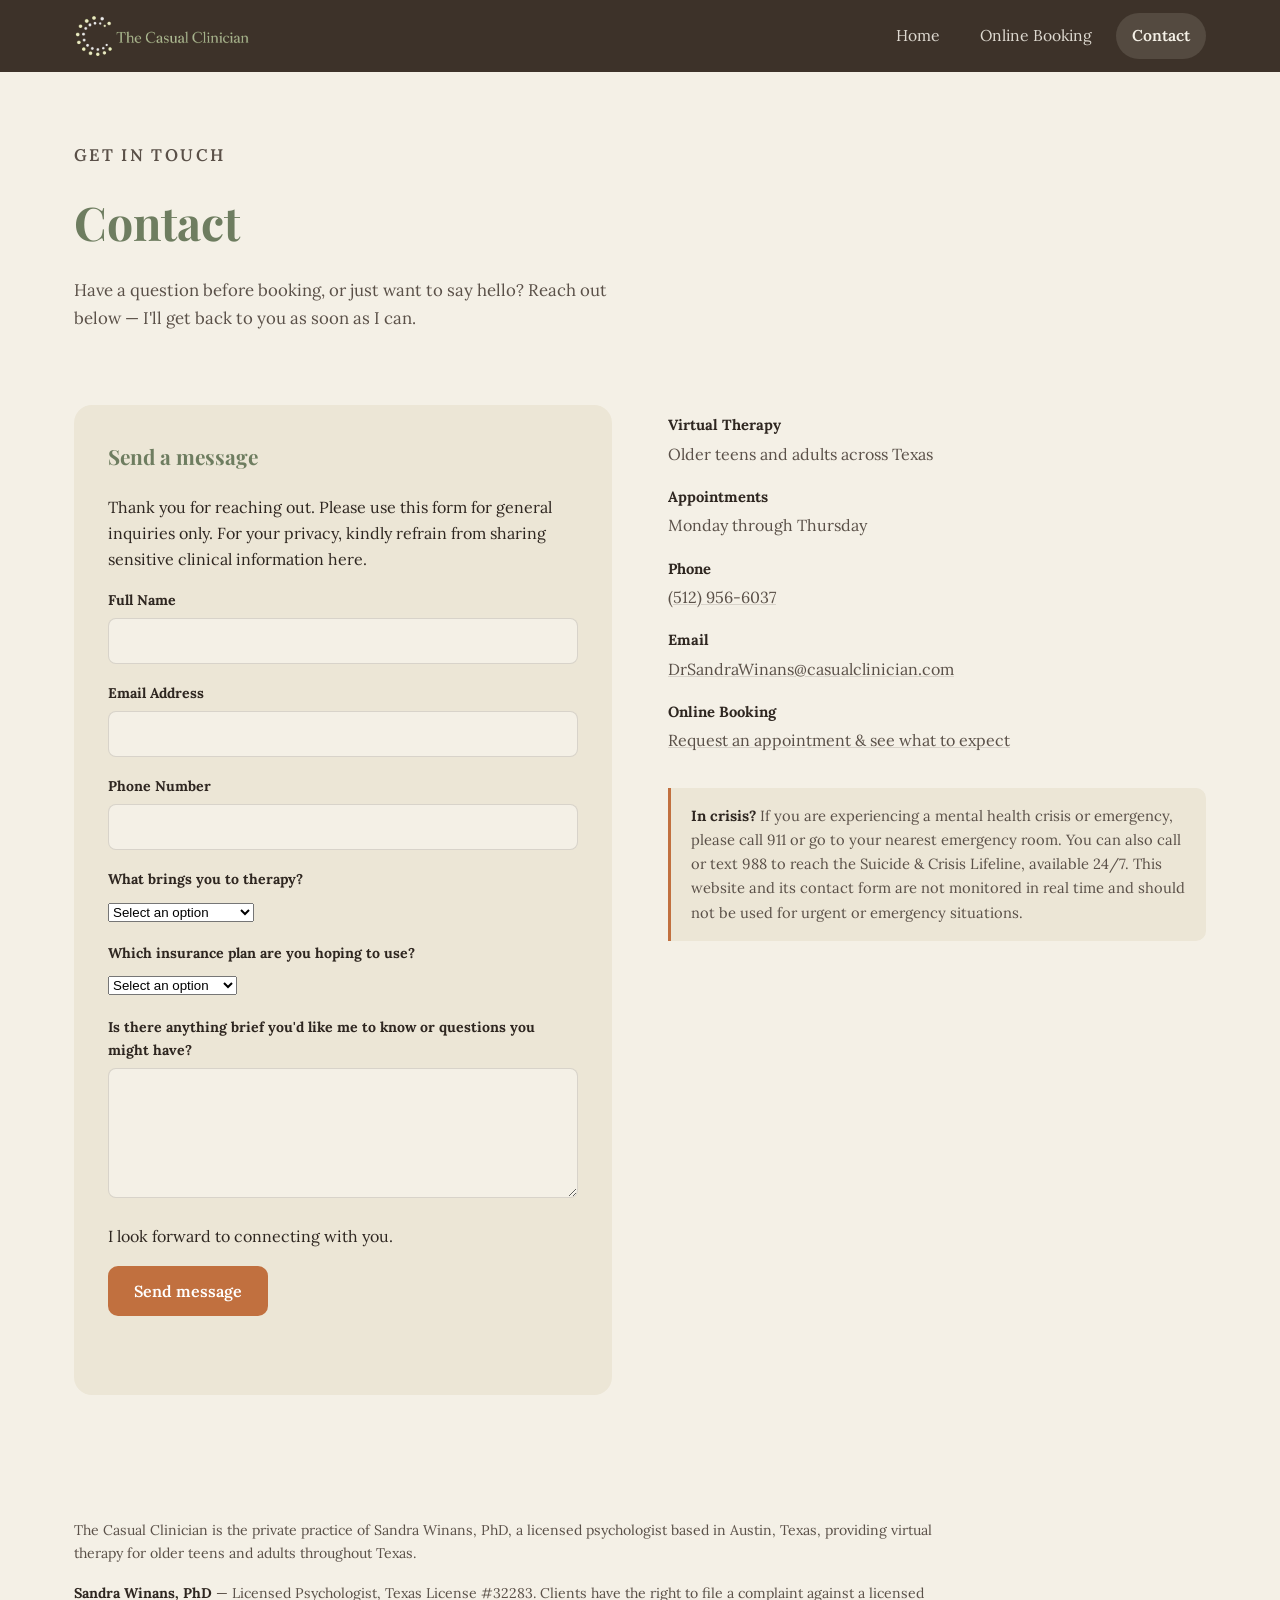
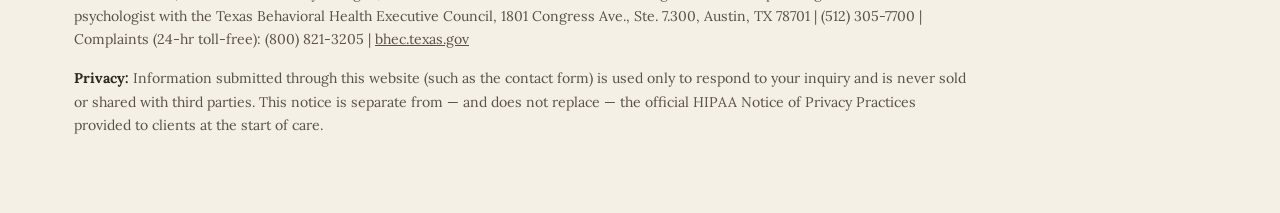
==== contact.html @ 64aa8782 "Rebuild contact form fields to match Tally form questions" ====
<!DOCTYPE html>
<html lang="en">
<head>
<meta charset="UTF-8">
<meta name="viewport" content="width=device-width, initial-scale=1">
<title>Contact — The Casual Clinician</title>
<meta name="description" content="Get in touch with Sandra Winans, PhD, licensed psychologist offering virtual therapy across Texas.">
<link rel="stylesheet" href="styles.css">
  <link rel="icon" type="image/png" href="favicon.png">
</head>
<body>

<header class="site-header">
  <div class="wrap">
            <a href="index.html" class="brand"><span class="brand-mark-full" role="img" aria-label="The Casual Clinician logo"></span></a>
  <nav class="primary-nav" aria-label="Primary">
            <a href="index.html">Home</a>
      <a href="https://www.casualclinician.com/online-booking">Online Booking</a>
      <a href="contact.html" class="is-active">Contact</a>
    </nav>
    <button class="nav-toggle" aria-label="Toggle menu" aria-expanded="false">
      <svg viewBox="0 0 24 24" fill="none" stroke="currentColor" stroke-width="2" stroke-linecap="round"><line x1="3" y1="6" x2="21" y2="6"/><line x1="3" y1="12" x2="21" y2="12"/><line x1="3" y1="18" x2="21" y2="18"/></svg>
    </button>
  </div>
</header>

<section class="contact-hero section-cream">
  <div class="wrap">
    <p class="eyebrow">Get in Touch</p>
    <h1>Contact</h1>
    <p>Have a question before booking, or just want to say hello? Reach out below — I'll get back to you as soon as I can.</p>
  </div>
</section>

<section class="section-cream" style="padding-top:0;">
  <div class="wrap contact-grid">

    <div class="contact-card">
      <h3>Send a message</h3>
            <form id="contact-form" action="https://api.web3forms.com/submit" method="POST">
          <input type="hidden" name="access_key" value="461fbe09-7070-420b-a13c-12d7006ff797">
          <input type="hidden" name="subject" value="New message from Casual Clinician website">
          <p class="form-intro">Thank you for reaching out. Please use this form for general inquiries only. For your privacy, kindly refrain from sharing sensitive clinical information here.</p>
          <div class="form-field">
            <label for="name">Full Name</label>
            <input type="text" id="name" name="Full Name" required>
          </div>
          <div class="form-field">
            <label for="email">Email Address</label>
            <input type="email" id="email" name="Email Address" required>
          </div>
          <div class="form-field">
            <label for="phone">Phone Number</label>
            <input type="tel" id="phone" name="Phone Number">
          </div>
          <div class="form-field">
            <label for="reason">What brings you to therapy?</label>
            <select id="reason" name="What brings you to therapy" required>
              <option value="" disabled selected>Select an option</option>
              <option value="Life Transitions">Life Transitions</option>
              <option value="Anxiety/Stress">Anxiety/Stress</option>
              <option value="Perfectionism">Perfectionism</option>
              <option value="Neurodivergent Care">Neurodivergent Care</option>
              <option value="Other">Other</option>
            </select>
          </div>
          <div class="form-field">
            <label for="insurance">Which insurance plan are you hoping to use?</label>
            <select id="insurance" name="Insurance Plan" required>
              <option value="" disabled selected>Select an option</option>
              <option value="Aetna">Aetna</option>
              <option value="United Healthcare">United Healthcare</option>
            </select>
          </div>
          <div class="form-field">
            <label for="message">Is there anything brief you'd like me to know or questions you might have?</label>
            <textarea id="message" name="Message"></textarea>
          </div>
          <p class="form-outro">I look forward to connecting with you.</p>
        <button type="submit" class="btn" style="border:none; cursor:pointer;">Send message</button>
              <p id="form-status" class="form-status" aria-live="polite"></p>
      </form>
    </div>

    <div>
      <dl class="details-list" style="border-top:none; margin-top:0;">
        <div>
          <dt>Virtual Therapy</dt>
          <dd>Older teens and adults across Texas</dd>
        </div>
        <div>
          <dt>Appointments</dt>
          <dd>Monday through Thursday</dd>
        </div>
        <div>
          <dt>Phone</dt>
          <dd><a href="tel:+15129566037">(512) 956-6037</a></dd>
        </div>
        <div>
          <dt>Email</dt>
          <dd><a href="mailto:DrSandraWinans@casualclinician.com">DrSandraWinans@casualclinician.com</a></dd>
        </div>
        <div>
          <dt>Online Booking</dt>
          <dd><a href="https://www.casualclinician.com/online-booking">Request an appointment &amp; see what to expect</a></dd>
        </div>
      </dl>

      <div class="crisis-box">
        <p><strong>In crisis?</strong> If you are experiencing a mental health crisis or emergency, please call 911 or go to your nearest emergency room. You can also call or text 988 to reach the Suicide &amp; Crisis Lifeline, available 24/7. This website and its contact form are not monitored in real time and should not be used for urgent or emergency situations.</p>
      </div>
    </div>

  </div>
</section>

<footer class="legal">
  <div class="wrap">
    <p>The Casual Clinician is the private practice of Sandra Winans, PhD, a licensed psychologist based in Austin, Texas, providing virtual therapy for older teens and adults throughout Texas.</p>
    <p><strong>Sandra Winans, PhD</strong> — Licensed Psychologist, Texas License #32283. Clients have the right to file a complaint against a licensed psychologist with the Texas Behavioral Health Executive Council, 1801 Congress Ave., Ste. 7.300, Austin, TX 78701 | (512) 305-7700 | Complaints (24-hr toll-free): (800) 821-3205 | <a href="http://bhec.texas.gov">bhec.texas.gov</a></p>
    <p><strong>Privacy:</strong> Information submitted through this website (such as the contact form) is used only to respond to your inquiry and is never sold or shared with third parties. This notice is separate from — and does not replace — the official HIPAA Notice of Privacy Practices provided to clients at the start of care.</p>
  </div>
</footer>

<script src="nav.js"></script>
</body>
</html>
---- styles.css ----
/* ==========================================================================
   The Casual Clinician — shared styles
   ========================================================================== */

@import url('https://fonts.googleapis.com/css2?family=Playfair+Display:ital,wght@0,500;0,600;0,700;1,500;1,600&family=Lora:ital,wght@0,400;0,500;0,600;1,400&display=swap');

:root {
  --cream: #F4F0E6;
  --cream-deep: #ECE6D6;
  --espresso: #362A22;
  --espresso-soft: #4A3B30;
  --sage: #8B9A7B;
  --sage-deep: #6E7D60;
  --terracotta: #C1703F;
  --terracotta-deep: #A85E32;
  --ink: #2E2620;
  --ink-soft: #5A5048;
  --line: rgba(46, 38, 32, 0.14);
  --line-light: rgba(244, 240, 230, 0.25);

  --font-display: 'Playfair Display', Georgia, 'Times New Roman', serif;
  --font-body: 'Lora', Georgia, 'Times New Roman', serif;

  --container: 1180px;
  --radius: 18px;
}

* { box-sizing: border-box; }

html {
  scroll-behavior: smooth;
}

body {
  margin: 0;
  font-family: var(--font-body);
  color: var(--ink);
  background: var(--cream);
  line-height: 1.65;
  -webkit-font-smoothing: antialiased;
}

img { max-width: 100%; display: block; }

a { color: inherit; }

.wrap {
  width: 100%;
  max-width: var(--container);
  margin: 0 auto;
  padding: 0 24px;
}

/* ---------- Header / nav ---------- */

.site-header {
  position: sticky;
  top: 0;
  z-index: 50;
  background: rgba(54, 42, 34, 0.96);
  backdrop-filter: blur(6px);
  color: var(--cream);
}

.site-header .wrap {
  display: flex;
  align-items: center;
  justify-content: space-between;
  height: 72px;
}

.brand {
  display: flex;
  align-items: center;
  gap: 12px;
  text-decoration: none;
  color: var(--cream);
  font-family: var(--font-display);
  font-weight: 600;
  font-size: 1.15rem;
  letter-spacing: 0.01em;
}

.brand-mark {
       width: 32px;
       height: 32px;
       flex-shrink: 0;
       object-fit: contain;
       display: block;
}

.brand-mark-full { display: block; width: 177px; height: 44px; background-image: url('logo-full.png'); background-repeat: no-repeat; background-size: 216px 144px; background-position: -17px -45px; flex-shrink: 0; filter: brightness(2) contrast(0.85); }

nav.primary-nav {
  display: flex;
  align-items: center;
  gap: 8px;
}

nav.primary-nav a {
  text-decoration: none;
  color: var(--cream);
  font-size: 0.98rem;
  padding: 10px 16px;
  border-radius: 999px;
  opacity: 0.88;
  transition: opacity 0.15s ease, background 0.15s ease;
  white-space: nowrap;
}

nav.primary-nav a:hover { opacity: 1; background: rgba(244,240,230,0.08); }

nav.primary-nav a.is-active {
  opacity: 1;
  background: rgba(244,240,230,0.12);
  font-weight: 600;
}

.nav-toggle {
  display: none;
  background: none;
  border: none;
  color: var(--cream);
  width: 40px;
  height: 40px;
  cursor: pointer;
  align-items: center;
  justify-content: center;
}
.nav-toggle svg { width: 24px; height: 24px; }

/* ---------- Hero ---------- */

.hero {
  position: relative;
  color: var(--cream);
  background: linear-gradient(180deg, rgba(30,23,18,0.72), rgba(30,23,18,0.55) 55%, rgba(30,23,18,0.8)),
              url('hero-banner.jpg');
  background-size: cover;
  background-position: center 35%;
  padding: 96px 0 88px;
}

.hero .eyebrow-rule {
  width: 64px;
  height: 2px;
  background: var(--cream);
  opacity: 0.6;
  margin: 22px 0 26px;
}

.hero h1 {
  font-family: var(--font-display);
  font-weight: 700;
  font-size: clamp(2.1rem, 5vw, 3.4rem);
  margin: 0;
  line-height: 1.1;
}

.hero .tagline {
  font-family: var(--font-display);
  font-style: italic;
  font-weight: 500;
  font-size: clamp(1.25rem, 2.6vw, 1.6rem);
  margin: 0 0 22px;
}

.hero .lede {
  max-width: 480px;
  font-size: 1.08rem;
  color: rgba(244,240,230,0.92);
}

/* ---------- Sections ---------- */

section { padding: 76px 0; }

.section-cream { background: var(--cream); }
.section-cream-deep { background: var(--cream-deep); }
.section-espresso { background: var(--espresso); color: var(--cream); }

.divider {
  border: none;
  border-top: 1px solid var(--line);
  margin: 0;
}
.section-espresso + .section-cream .divider,
.divider-on-dark {
  border-top-color: var(--line-light);
}

/* Intro / bio grid */

.intro-grid {
  display: grid;
  grid-template-columns: minmax(220px, 340px) 1fr;
  gap: 56px;
  align-items: start;
}

.portrait-frame {
  border-radius: 140px 140px 20px 20px;
  overflow: hidden;
  aspect-ratio: 3 / 4;
  background: var(--sage-deep);
}
.portrait-frame img { width: 100%; height: 100%; object-fit: cover; }

.intro-copy h2 {
  font-family: var(--font-display);
  color: var(--sage-deep);
  font-weight: 600;
  font-size: clamp(1.8rem, 3.4vw, 2.4rem);
  margin: 0 0 18px;
}

.intro-copy p { margin: 0 0 16px; color: var(--ink-soft); }
.intro-copy p.pull-quote {
  font-family: var(--font-display);
  font-style: italic;
  color: var(--ink);
  font-size: 1.15rem;
  margin: 24px 0;
}
.intro-copy strong { color: var(--ink); }

/* Note card (dark section feature) */

.note-card {
  max-width: 320px;
  margin: 0 auto;
  background: var(--cream);
  color: var(--ink);
  border-radius: var(--radius);
  padding: 30px 26px;
  text-align: center;
  box-shadow: 0 20px 40px rgba(0,0,0,0.25);
}
.note-card .cup-icon { margin: 0 auto 10px; width: 40px; height: 36px; color: var(--sage-deep); }
  .note-card .cup-icon .steam { transform-origin: center bottom; opacity: 0; animation: steamRise 2.4s ease-in-out infinite; }
  .note-card .cup-icon .steam-1 { animation-delay: 0s; }
  .note-card .cup-icon .steam-2 { animation-delay: 0.4s; }
  .note-card .cup-icon .steam-3 { animation-delay: 0.8s; }
  @keyframes steamRise {
         0% { transform: translateY(2px); opacity: 0; }
         35% { opacity: 0.8; }
         100% { transform: translateY(-8px); opacity: 0; }
  }
.note-card h3 {
  font-family: var(--font-display);
  font-size: 1.2rem;
  margin: 6px 0 10px;
}
.note-card p { margin: 0 0 6px; color: var(--ink-soft); }
.note-card .signed { color: var(--sage-deep); font-style: italic; }

/* Areas of focus */

.eyebrow {
  text-transform: uppercase;
  letter-spacing: 0.14em;
  font-size: 0.8rem;
  color: var(--sage-deep);
  font-weight: 600;
  margin: 0 0 14px;
}
.section-espresso .eyebrow { color: var(--sage); }

h2.section-title {
  font-family: var(--font-display);
  font-weight: 700;
  font-size: clamp(1.7rem, 3.6vw, 2.5rem);
  color: var(--sage-deep);
  margin: 0;
  max-width: 760px;
}
.section-espresso h2.section-title { color: var(--sage); }

.focus-grid {
  display: grid;
  grid-template-columns: repeat(2, 1fr);
  gap: 40px 56px;
  margin-top: 20px;
}

.focus-item h3 {
  font-family: var(--font-display);
  color: var(--sage);
  font-weight: 600;
  font-size: 1.25rem;
  margin: 0 0 12px;
}
.focus-item p { margin: 0; color: rgba(244,240,230,0.85); }

/* CTA / connect section */

.connect-grid {
  display: grid;
  grid-template-columns: 1.1fr 0.9fr;
  gap: 56px;
}

.connect-copy h2 {
  font-family: var(--font-display);
  font-weight: 600;
  font-size: clamp(1.6rem, 3.2vw, 2.2rem);
  margin: 8px 0 16px;
  color: var(--ink);
}
.connect-copy p { color: var(--ink-soft); max-width: 46ch; }

.btn {
  display: inline-block;
  background: var(--terracotta);
  color: #fff;
  text-decoration: none;
  font-weight: 600;
  padding: 15px 26px;
  border-radius: 10px;
  font-family: var(--font-body);
  font-size: 1rem;
  transition: background 0.15s ease, transform 0.15s ease;
}
.btn:hover { background: var(--terracotta-deep); transform: translateY(-1px); }

.details-list {
  display: grid;
  gap: 18px;
  padding-top: 8px;
  border-top: 1px solid var(--line);
  margin-top: 30px;
}
.details-list dt {
  font-weight: 700;
  font-size: 0.92rem;
  margin-bottom: 3px;
}
.details-list dd {
  margin: 0;
  color: var(--ink-soft);
}
.details-list a { text-decoration: underline; text-decoration-color: var(--line); }

.closing-line {
  font-family: var(--font-display);
  font-style: italic;
  color: var(--sage-deep);
  font-size: 1.1rem;
  margin-top: 26px;
}

/* Badges */

.badges {
  display: flex;
  align-items: center;
  justify-content: center;
  gap: 40px;
  flex-wrap: wrap;
  padding: 44px 0;
}
.badge {
  display: flex;
  align-items: center;
  gap: 10px;
  color: var(--cream);
  font-size: 0.85rem;
  opacity: 0.9;
   text-decoration: none;
   cursor: pointer;
   transition: opacity 0.2s ease, transform 0.2s ease;
}
.badge:hover, .badge:focus-visible {
   opacity: 1;
   transform: translateY(-2px);
}
.badge .badge-icon {
  width: 46px;
  height: 46px;
  border-radius: 50%;
  border: 1.5px solid rgba(244,240,230,0.4);
  display: flex;
  align-items: center;
  justify-content: center;
  flex-shrink: 0;
}
.badge .badge-icon svg { width: 22px; height: 22px; }

/* Legal footer */

.legal {
  background: var(--cream);
  padding: 48px 0 60px;
  font-size: 0.88rem;
  color: var(--ink-soft);
}
.legal p { margin: 0 0 16px; max-width: 900px; }
.legal a { text-decoration: underline; }
.legal strong { color: var(--ink); }

/* ---------- Contact page specific ---------- */

.contact-hero {
  padding: 70px 0 56px;
}
.contact-hero h1 {
  font-family: var(--font-display);
  font-weight: 700;
  font-size: clamp(2rem, 4.6vw, 2.9rem);
  color: var(--sage-deep);
  margin: 0 0 14px;
}
.contact-hero p { color: var(--ink-soft); max-width: 56ch; font-size: 1.05rem; }

.contact-grid {
  display: grid;
  grid-template-columns: 1fr 1fr;
  gap: 56px;
  align-items: start;
}

.contact-card {
  background: var(--cream-deep);
  border-radius: var(--radius);
  padding: 34px;
}
.contact-card h3 {
  font-family: var(--font-display);
  color: var(--sage-deep);
  margin: 0 0 20px;
  font-size: 1.3rem;
}

.form-field { margin-bottom: 18px; }
.form-field label {
  display: block;
  font-weight: 700;
  font-size: 0.88rem;
  margin-bottom: 6px;
}
.form-field input,
.form-field textarea {
  width: 100%;
  font-family: var(--font-body);
  font-size: 1rem;
  padding: 12px 14px;
  border-radius: 8px;
  border: 1px solid var(--line);
  background: var(--cream);
  color: var(--ink);
}
.form-field input:focus,
.form-field textarea:focus {
  outline: 2px solid var(--sage);
  outline-offset: 1px;
}
.form-field textarea { min-height: 130px; resize: vertical; }

.crisis-box {
  border-left: 3px solid var(--terracotta);
  padding: 16px 20px;
  background: var(--cream-deep);
  border-radius: 0 10px 10px 0;
  margin-top: 34px;
}
.crisis-box p { margin: 0; font-size: 0.92rem; color: var(--ink-soft); }
.crisis-box strong { color: var(--ink); }

/* ---------- Responsive ---------- */

@media (max-width: 860px) {
  .intro-grid { grid-template-columns: 1fr; gap: 34px; }
  .portrait-frame { max-width: 280px; margin: 0 auto; }
  .focus-grid { grid-template-columns: 1fr; gap: 34px; }
  .connect-grid { grid-template-columns: 1fr; gap: 40px; }
  .contact-grid { grid-template-columns: 1fr; gap: 40px; }
  section { padding: 56px 0; }
  .hero { padding: 64px 0 56px; }
}

@media (max-width: 720px) {
  nav.primary-nav {
    position: fixed;
    top: 72px; right: 0; left: 0; bottom: auto; height: calc(100vh - 72px);
    background: var(--espresso);
    flex-direction: column;
    align-items: stretch;
    padding: 12px 20px 28px;
    gap: 4px;
    transform: translateY(-8px);
    opacity: 0;
    pointer-events: none;
    transition: opacity 0.18s ease, transform 0.18s ease;
    max-height: calc(100vh - 72px);
    overflow-y: auto;
  }
  nav.primary-nav a { padding: 14px 12px; font-size: 1.05rem; }

  .nav-toggle { display: flex; }

  .site-header.is-open nav.primary-nav {
    opacity: 1;
    transform: translateY(0);
    pointer-events: auto;
  }
}

@media (max-width: 520px) {
  .wrap { padding: 0 18px; }
  .badges { gap: 24px; }
  .note-card { max-width: 100%; }
}


.form-status { margin-top: 12px; font-size: 0.95rem; min-height: 1.2em; }
.form-status-success { color: var(--sage-deep); }
.form-status-error { color: var(--terracotta-deep); }
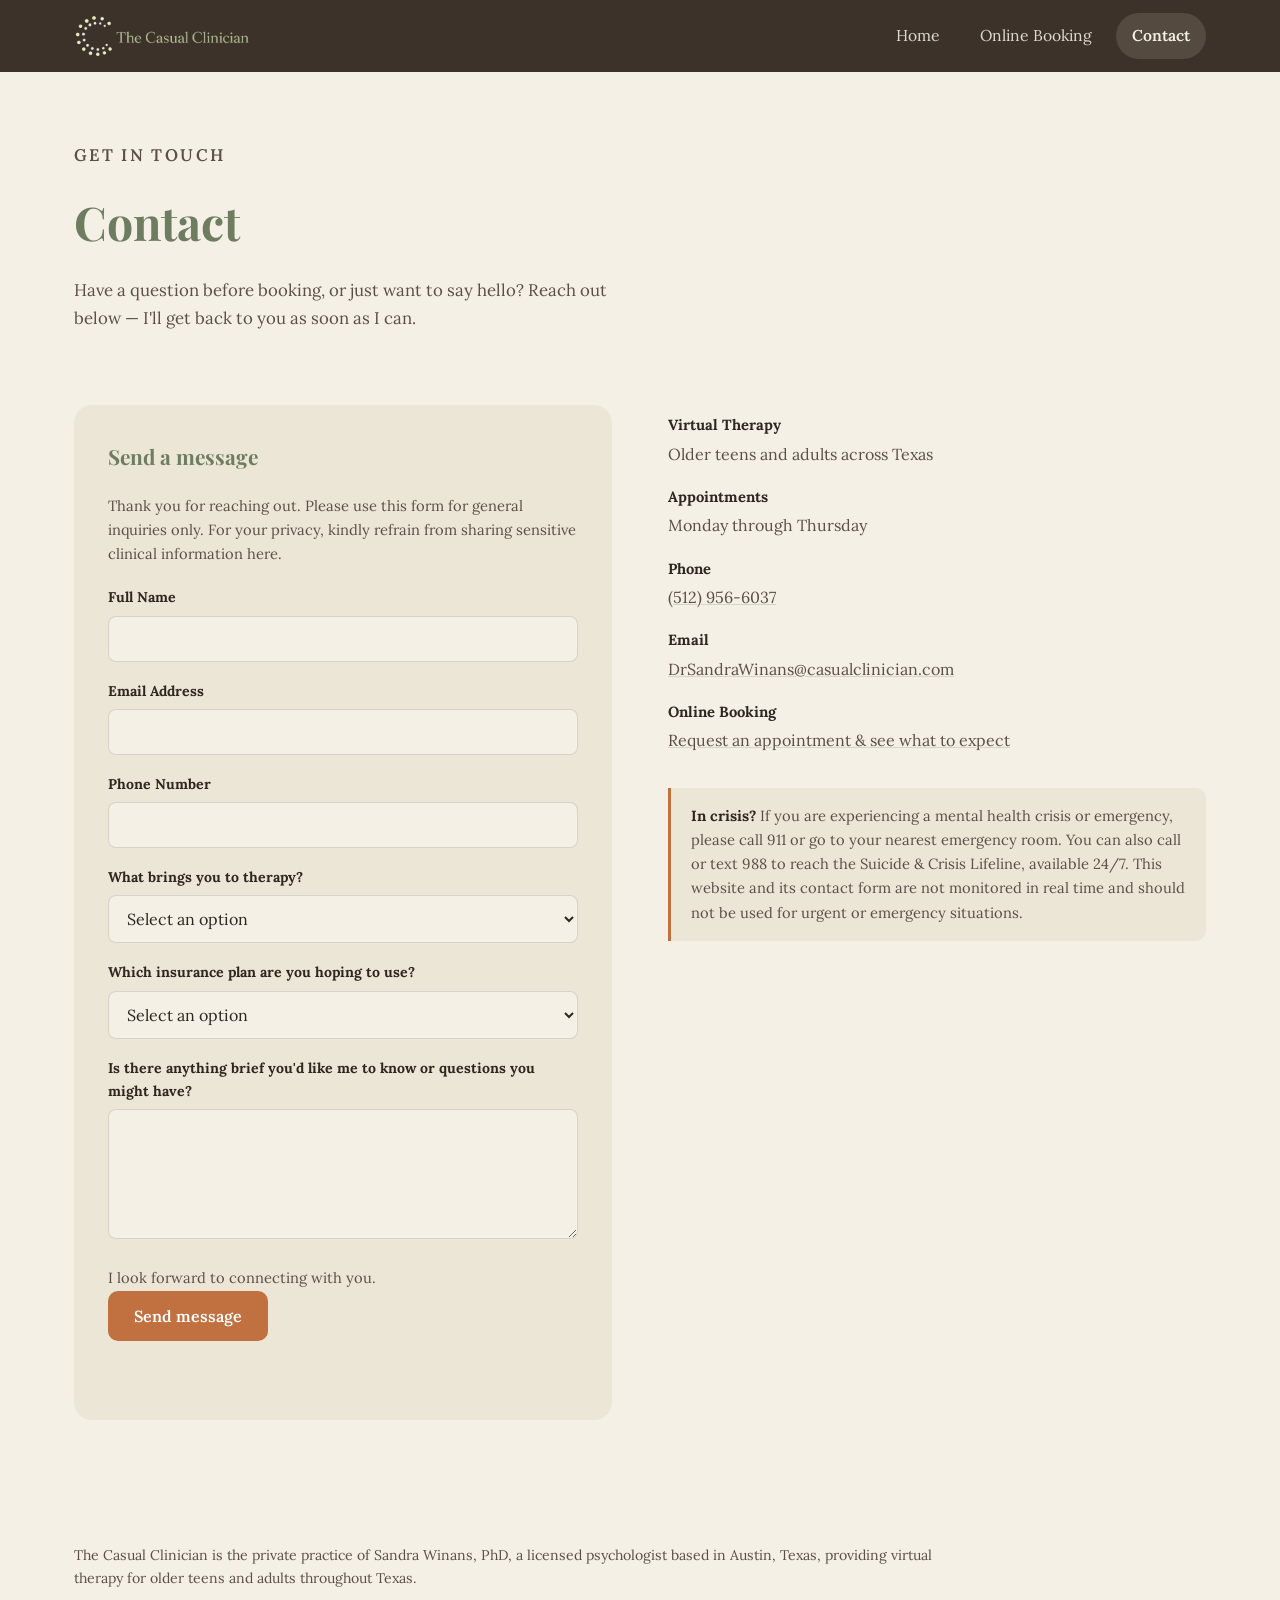
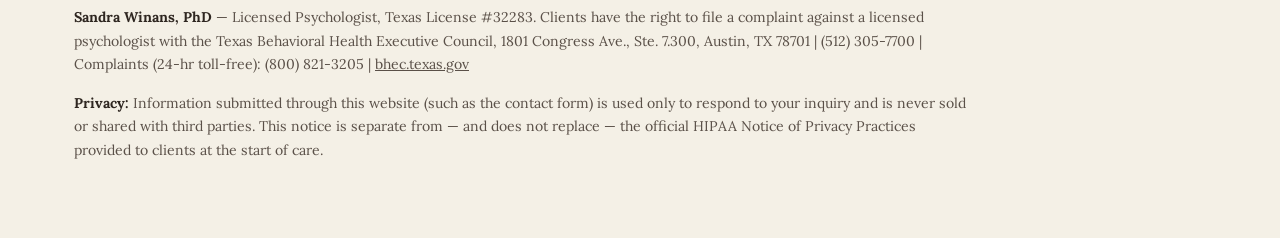
==== commit e84ac2c2: "Add Self-pay / Other option to insurance dropdown" ====
--- a/contact.html
+++ b/contact.html
@@ -70,6 +70,7 @@
               <option value="" disabled selected>Select an option</option>
               <option value="Aetna">Aetna</option>
               <option value="United Healthcare">United Healthcare</option>
+              <option value="Self-pay / Other">Self-pay / Other</option>
             </select>
           </div>
           <div class="form-field">
--- a/styles.css
+++ b/styles.css
@@ -455,6 +455,32 @@
   outline-offset: 1px;
 }
 .form-field textarea { min-height: 130px; resize: vertical; }
+.form-field select {
+  width: 100%;
+  font-family: var(--font-body);
+  font-size: 1rem;
+  padding: 12px 14px;
+  border-radius: 8px;
+  border: 1px solid var(--line);
+  background: var(--cream);
+  color: var(--ink);
+}
+.form-field select:focus {
+  outline: 2px solid var(--sage);
+  outline-offset: 1px;
+}
+.form-intro {
+  font-size: 0.92rem;
+  color: var(--ink-soft);
+  margin-bottom: 20px;
+}
+.form-outro {
+  font-size: 0.92rem;
+  color: var(--ink-soft);
+  margin-top: 20px;
+  margin-bottom: 0;
+}
+
 
 .crisis-box {
   border-left: 3px solid var(--terracotta);
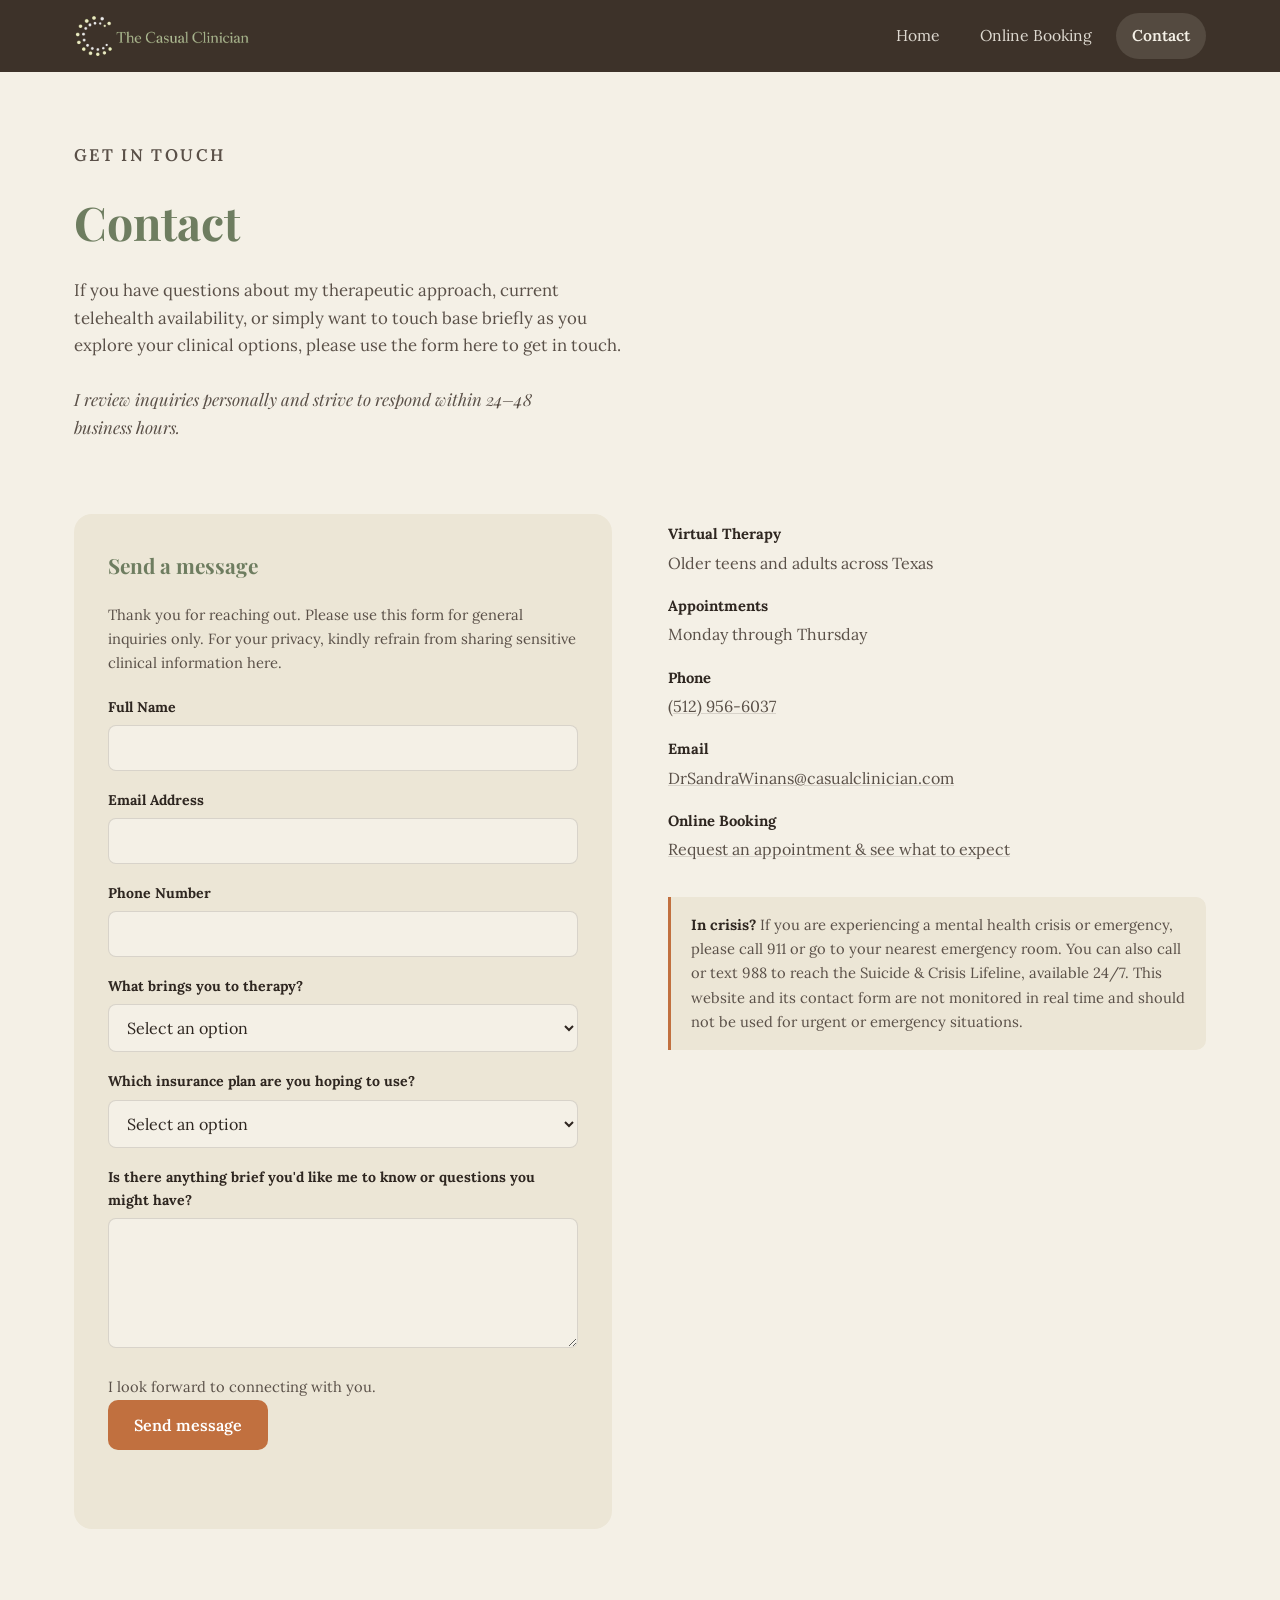
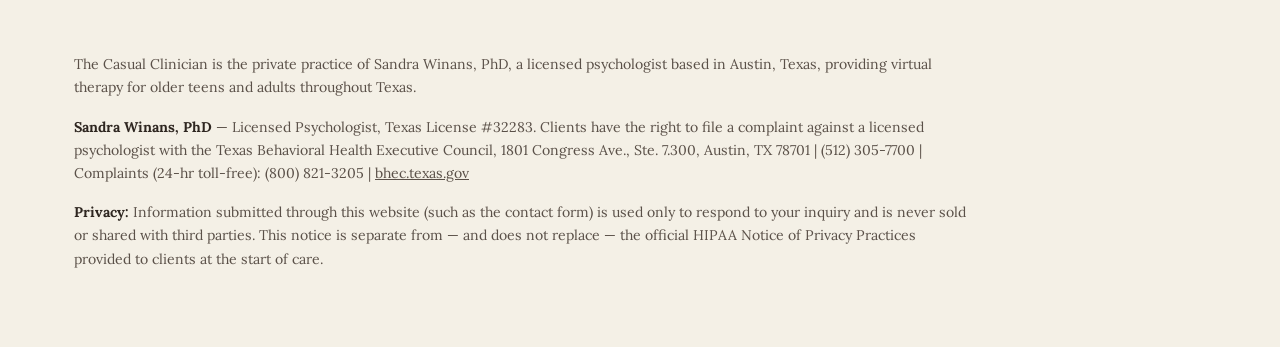
==== commit 45a11a66: "Update contact page intro copy" ====
--- a/contact.html
+++ b/contact.html
@@ -15,8 +15,8 @@
             <a href="index.html" class="brand"><span class="brand-mark-full" role="img" aria-label="The Casual Clinician logo"></span></a>
   <nav class="primary-nav" aria-label="Primary">
             <a href="index.html">Home</a>
-      <a href="https://www.casualclinician.com/online-booking">Online Booking</a>
-      <a href="contact.html" class="is-active">Contact</a>
+      <a href="online-booking.html">Online Booking</a>
+    <a href="contact.html" class="is-active">Contact</a>
     </nav>
     <button class="nav-toggle" aria-label="Toggle menu" aria-expanded="false">
       <svg viewBox="0 0 24 24" fill="none" stroke="currentColor" stroke-width="2" stroke-linecap="round"><line x1="3" y1="6" x2="21" y2="6"/><line x1="3" y1="12" x2="21" y2="12"/><line x1="3" y1="18" x2="21" y2="18"/></svg>
@@ -28,7 +28,8 @@
   <div class="wrap">
     <p class="eyebrow">Get in Touch</p>
     <h1>Contact</h1>
-    <p>Have a question before booking, or just want to say hello? Reach out below — I'll get back to you as soon as I can.</p>
+      <p>If you have questions about my therapeutic approach, current telehealth availability, or simply want to touch base briefly as you explore your clinical options, please use the form here to get in touch.</p>
+      <p class="closing-line">I review inquiries personally and strive to respond within 24–48 business hours.</p>
   </div>
 </section>
 
@@ -103,7 +104,7 @@
         </div>
         <div>
           <dt>Online Booking</dt>
-          <dd><a href="https://www.casualclinician.com/online-booking">Request an appointment &amp; see what to expect</a></dd>
+            <dd><a href="online-booking.html">Request an appointment &amp; see what to expect</a></dd>
         </div>
       </dl>
 
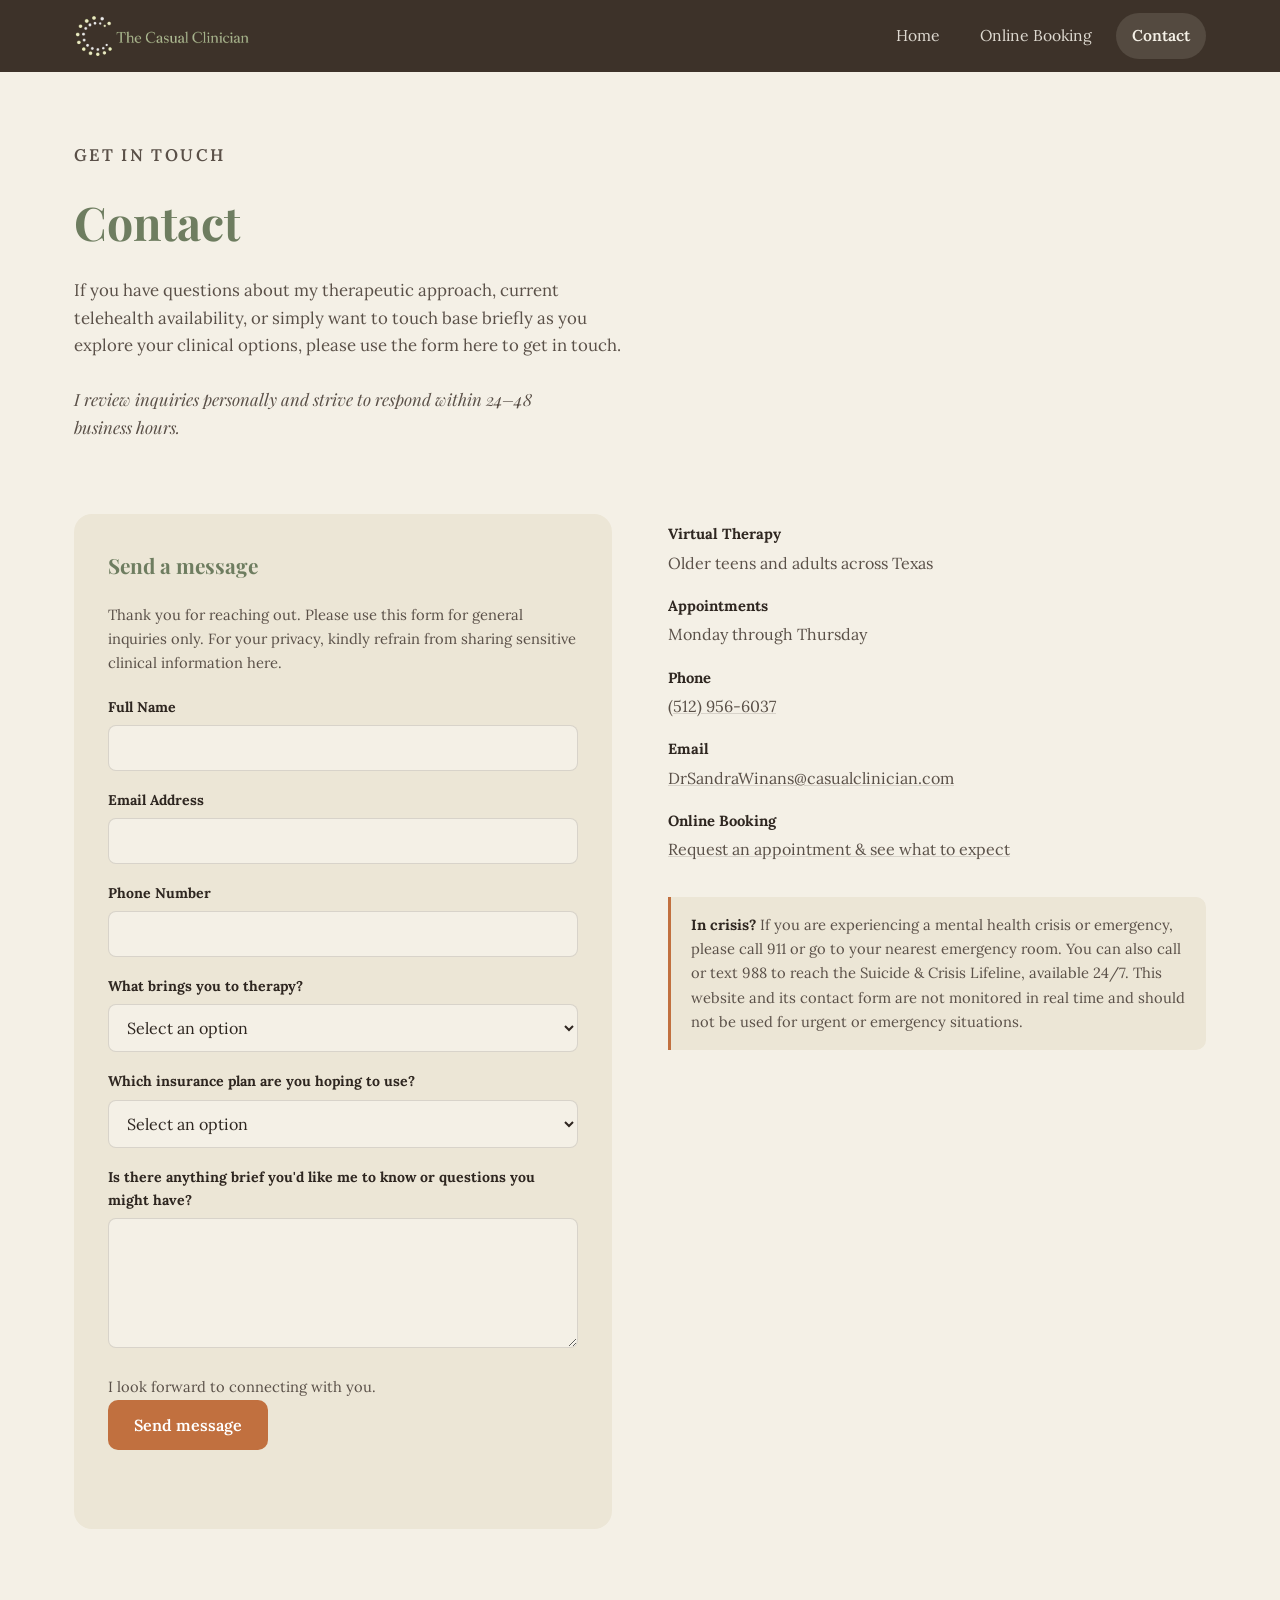
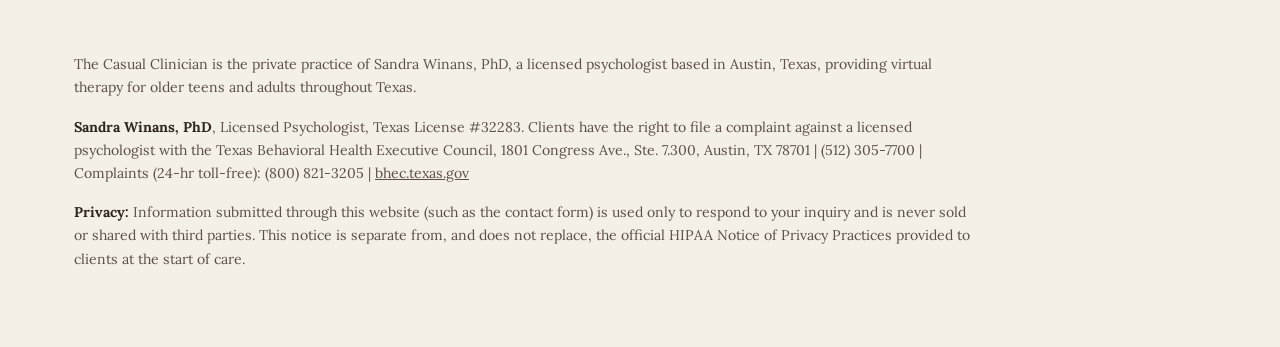
==== commit cf099d04: "Remove em dashes from contact page" ====
--- a/contact.html
+++ b/contact.html
@@ -3,9 +3,34 @@
 <head>
 <meta charset="UTF-8">
 <meta name="viewport" content="width=device-width, initial-scale=1">
-<title>Contact — The Casual Clinician</title>
-<meta name="description" content="Get in touch with Sandra Winans, PhD, licensed psychologist offering virtual therapy across Texas.">
-<link rel="stylesheet" href="styles.css">
+<title>Contact | Virtual Therapist in Texas | The Casual Clinician</title>
+<meta name="description" content="Contact Sandra Winans, PhD, a licensed psychologist offering online therapy and telehealth for older teens and adults across Texas.">
+  <link rel="canonical" href="https://www.casualclinician.com/contact.html">
+<meta property="og:type" content="website">
+<meta property="og:title" content="Contact | The Casual Clinician">
+<meta property="og:description" content="Contact Sandra Winans, PhD, a licensed psychologist offering online therapy for older teens and adults across Texas.">
+<meta property="og:url" content="https://www.casualclinician.com/contact.html">
+<meta property="og:image" content="https://www.casualclinician.com/hero-banner.jpg">
+<meta name="twitter:card" content="summary_large_image">
+  <script type="application/ld+json">
+{
+  "@context": "https://schema.org",
+  "@type": "MedicalBusiness",
+  "name": "The Casual Clinician",
+  "alternateName": "Sandra Winans, PhD",
+  "url": "https://www.casualclinician.com/contact.html",
+  "telephone": "+1-512-956-6037",
+  "email": "DrSandraWinans@casualclinician.com",
+  "address": {
+    "@type": "PostalAddress",
+    "addressLocality": "Austin",
+    "addressRegion": "TX",
+    "addressCountry": "US"
+  },
+  "areaServed": "Texas"
+}
+</script>
+  <link rel="stylesheet" href="styles.css">
   <link rel="icon" type="image/png" href="favicon.png">
 </head>
 <body>
@@ -119,8 +144,8 @@
 <footer class="legal">
   <div class="wrap">
     <p>The Casual Clinician is the private practice of Sandra Winans, PhD, a licensed psychologist based in Austin, Texas, providing virtual therapy for older teens and adults throughout Texas.</p>
-    <p><strong>Sandra Winans, PhD</strong> — Licensed Psychologist, Texas License #32283. Clients have the right to file a complaint against a licensed psychologist with the Texas Behavioral Health Executive Council, 1801 Congress Ave., Ste. 7.300, Austin, TX 78701 | (512) 305-7700 | Complaints (24-hr toll-free): (800) 821-3205 | <a href="http://bhec.texas.gov">bhec.texas.gov</a></p>
-    <p><strong>Privacy:</strong> Information submitted through this website (such as the contact form) is used only to respond to your inquiry and is never sold or shared with third parties. This notice is separate from — and does not replace — the official HIPAA Notice of Privacy Practices provided to clients at the start of care.</p>
+    <p><strong>Sandra Winans, PhD</strong>, Licensed Psychologist, Texas License #32283. Clients have the right to file a complaint against a licensed psychologist with the Texas Behavioral Health Executive Council, 1801 Congress Ave., Ste. 7.300, Austin, TX 78701 | (512) 305-7700 | Complaints (24-hr toll-free): (800) 821-3205 | <a href="http://bhec.texas.gov">bhec.texas.gov</a></p>
+    <p><strong>Privacy:</strong> Information submitted through this website (such as the contact form) is used only to respond to your inquiry and is never sold or shared with third parties. This notice is separate from, and does not replace, the official HIPAA Notice of Privacy Practices provided to clients at the start of care.</p>
   </div>
 </footer>
 
--- a/styles.css
+++ b/styles.css
@@ -104,8 +104,8 @@
   padding: 10px 16px;
   border-radius: 999px;
   opacity: 0.88;
-  transition: opacity 0.15s ease, background 0.15s ease;
-  white-space: nowrap;
+  transition: opacity 0.3s ease, background 0.3s ease;
+    white-space: nowrap;
 }
 
 nav.primary-nav a:hover { opacity: 1; background: rgba(244,240,230,0.08); }
@@ -170,6 +170,14 @@
   font-size: 1.08rem;
   color: rgba(244,240,230,0.92);
 }
+@keyframes heroFadeUp {
+  from { opacity: 0; transform: translateY(14px); }
+  to { opacity: 1; transform: translateY(0); }
+}
+.hero h1 { animation: heroFadeUp 0.9s ease both; }
+.hero .eyebrow-rule { animation: heroFadeUp 0.9s ease both 0.15s; }
+.hero .tagline { animation: heroFadeUp 0.9s ease both 0.3s; }
+.hero .lede { animation: heroFadeUp 0.9s ease both 0.45s; }
 
 /* ---------- Sections ---------- */
 
@@ -319,7 +327,7 @@
   border-radius: 10px;
   font-family: var(--font-body);
   font-size: 1rem;
-  transition: background 0.15s ease, transform 0.15s ease;
+  transition: background 0.3s ease, transform 0.3s ease;
 }
 .btn:hover { background: var(--terracotta-deep); transform: translateY(-1px); }
 
@@ -348,6 +356,42 @@
   font-size: 1.1rem;
   margin-top: 26px;
 }
+
+/* FAQ accordion */
+
+.faq-list {
+  display: flex;
+  flex-direction: column;
+  gap: 14px;
+  margin-top: 28px;
+}
+.faq-item {
+  background: var(--cream);
+  border-radius: 12px;
+  padding: 4px 24px;
+  border: 1px solid var(--line);
+}
+.faq-item summary {
+  cursor: pointer;
+  list-style: none;
+  font-family: var(--font-display);
+  color: var(--sage-deep);
+  font-weight: 600;
+  font-size: 1.05rem;
+  padding: 18px 28px 18px 0;
+  position: relative;
+}
+.faq-item summary::-webkit-details-marker { display: none; }
+.faq-item summary::after {
+  content: "+";
+  position: absolute;
+  right: 0;
+  top: 16px;
+  font-size: 1.4rem;
+  color: var(--sage-deep);
+}
+.faq-item[open] summary::after { content: "−"; }
+.faq-item p { margin: 0 0 20px; color: var(--ink-soft); }
 
 /* Badges */
 
